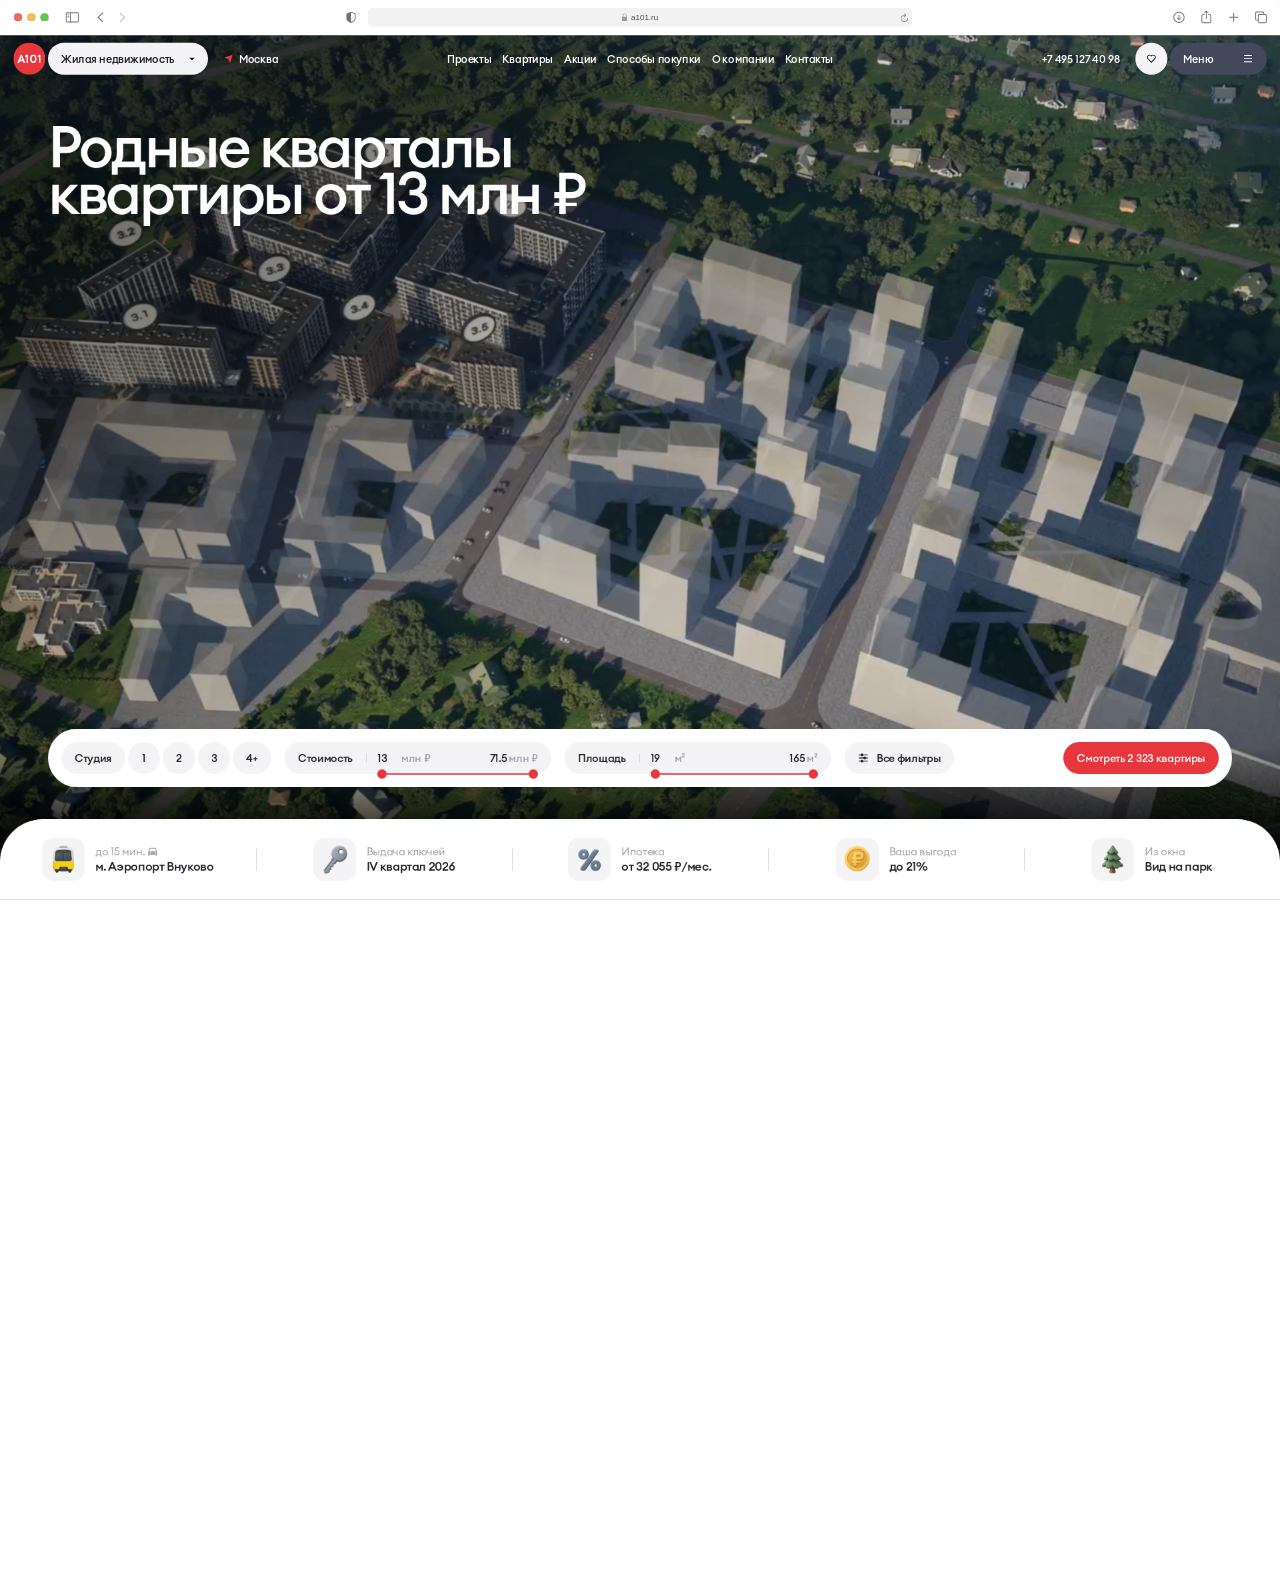
==== scene.html @ 9bde7271 "Add files via upload" ====
<!doctype html>
<html lang="ru">
<head>
  <meta charset="UTF-8">
  <meta name="viewport" content="width=device-width, initial-scale=1">
  <meta name="description" content="Интерактивный прототип скролла страницы проекта А101. Макет 1920 × 1080.">
  <title>А101 — Родные кварталы · интерактивный прототип</title>
  <link rel="preload" href="assets/EuclidCircularA-Regular.otf" as="font" type="font/otf" crossorigin>
  <link rel="preload" href="assets/EuclidCircularA-Medium.otf" as="font" type="font/otf" crossorigin>
  <link rel="preload" href="assets/hero-poster.png" as="image">
  <link rel="stylesheet" href="style.css">
  <script src="app.js" defer></script>
</head>
<body>
  <div id="scroll-space" aria-hidden="true"></div>
  <div id="viewport">
    <main id="stage" aria-label="Прототип страницы проекта">
      <div class="hero" id="hero" aria-hidden="true">
        <video class="hero-media" id="hero-video" autoplay muted loop playsinline preload="auto" poster="assets/hero-poster.png" tabindex="-1">
          <source src="https://cdn.a101.ru/mmedia/p/pb/v/ea49af1fe4.mp4" type="video/mp4">
        </video>
        <div class="hero-shade"><img src="assets/21bc7.png" alt=""></div>
      </div>
      <h1 id="hero-title">Родные кварталы<br>квартиры от 13 млн ₽</h1>

      <section class="content" id="content" aria-label="О проекте">
        <div class="features" id="features">
          <div class="feature"><div class="feature-image airport"><img src="assets/80356.png" alt=""><span class="airport-overlay"><img src="assets/f2fec.svg" alt=""><img class="airport-final" src="assets/4b6bf.svg" alt=""></span></div><div><div class="feature-label">до 15 мин. <img src="assets/1a2f7.svg" alt="на автомобиле"></div><p>м. Аэропорт Внуково</p></div></div>
          <div class="feature"><div class="feature-image keys"><img src="assets/f619a.png" alt=""></div><div><div class="feature-label">Выдача ключей</div><p>IV квартал 2026</p></div></div>
          <div class="feature"><div class="feature-image percent"><img src="assets/a033f.png" alt=""></div><div><div class="feature-label">Ипотека</div><p>от 32 055 ₽/мес.</p></div></div>
          <div class="feature"><div class="feature-image coins"><img src="assets/3e422.png" alt=""></div><div><div class="feature-label">Ваша выгода</div><p>до 21%</p></div></div>
          <div class="feature"><div class="feature-image tree"><img src="assets/0b14a.png" alt=""></div><div><div class="feature-label">Из окна</div><p>Вид на парк</p></div></div>
        </div>
        <div class="about" id="about">
          <div class="project-text">
            <h2>Искусство<br>счастливой жизни</h2>
            <div class="project-copy">
              <p>В основе проекта — стиль жизни стран Северной Европы, которые стабильно лидируют в «рейтингах счастья». ЖК «Скандинавия» строится на границе Бутовского лесопарка в экологически благоприятной<br>юго-западной части Москвы — для тех, кто выбирает для себя и своей семьи комфорт мегаполиса, но жить предпочитает в окружении природы.</p>
              <p class="more-copy" id="more-copy" hidden>Здесь всё рядом: школы и детские сады, парки для прогулок и пространства для встреч. Выберите квартиру и узнайте больше о проекте с помощью фильтров выше.</p>
              <button class="text-button" id="read-more" aria-expanded="false" aria-controls="more-copy">Читать ещё <img src="assets/00113.svg" alt=""></button>
            </div>
          </div>
          <div class="about-grid">
            <div class="advantage-grid" id="advantage-grid">
              <article class="advantage"><div class="advantage-icon"><img src="assets/f6463.svg" alt=""></div><div><h3>7 садов и 4 школы</h3><p>уже открыты для ваших детей</p></div></article>
              <article class="advantage"><div class="advantage-icon"><img src="assets/5cace.svg" alt=""></div><div><h3>Московская прописка</h3><p>для жителей регионов</p></div></article>
              <article class="advantage"><div class="advantage-icon"><img src="assets/0643e.svg" alt=""></div><div><h3>6 садов и 3 школы</h3><p>проектируются и строятся</p></div></article>
              <article class="advantage"><div class="advantage-icon"><img src="assets/2f4df.svg" alt=""></div><div><h3>Планировки для семей</h3><p>для родителей и детей</p></div></article>
              <article class="advantage"><div class="advantage-icon"><img src="assets/f91ce.svg" alt=""></div><div><h3>Бутовский лесопарк 1610 га</h3><p>в 10 минутах пешком</p></div></article>
              <article class="advantage"><div class="advantage-icon"><img src="assets/cf7ca.svg" alt=""></div><div><h3>100 га пространств</h3><p>парковых и городских</p></div></article>
            </div>
            <div class="gallery" id="gallery" aria-label="Фотографии проекта">
              <div class="gallery-photo-stack"><img src="assets/3e19d.png" alt=""><img id="gallery-image" src="assets/b51b7.png" alt="Дома проекта Скандинавия, деревья и благоустроенная территория"></div>
              <button class="circle gallery-prev" id="gallery-prev" aria-label="Предыдущее фото"><img src="assets/e102f.svg" alt=""></button>
              <button class="circle gallery-next" id="gallery-next" aria-label="Следующее фото"><img src="assets/e102f.svg" alt=""></button>
              <button class="circle gallery-expand" id="gallery-expand" aria-label="Открыть фото на весь экран"><img src="assets/530a2.svg" alt=""></button>
              <div class="pagination" id="pagination"><img src="assets/e2c2f.svg" alt=""><img src="assets/e2c2f.svg" alt=""><span id="gallery-count">3 / 5</span><img src="assets/e2c2f.svg" alt=""><img src="assets/e2c2f.svg" alt=""></div>
            </div>
          </div>
        </div>
      </section>

      <form class="filter" id="filter" aria-label="Подбор квартиры">
        <div class="filter-fields">
          <div class="room-chips" role="group" aria-label="Количество комнат">
            <button type="button" class="chip" aria-pressed="false" data-room="Студия">Студия</button>
            <button type="button" class="chip" aria-pressed="false" data-room="1">1</button>
            <button type="button" class="chip" aria-pressed="false" data-room="2">2</button>
            <button type="button" class="chip" aria-pressed="false" data-room="3">3</button>
            <button type="button" class="chip" aria-pressed="false" data-room="4+">4+</button>
          </div>
          <div class="range-field" data-range="price"><span class="field-label">Стоимость</span><span class="field-divider"></span><div class="range-values"><div class="number-fields"><label><span class="sr-only">Минимальная стоимость, млн рублей</span><input name="priceMin" id="price-min" type="number" min="13" max="71.5" step="0.5" value="13"><span>млн ₽</span></label><label><span class="sr-only">Максимальная стоимость, млн рублей</span><input name="priceMax" id="price-max" type="number" min="13" max="71.5" step="0.5" value="71.5"><span>млн ₽</span></label></div><div class="dual-range"><div class="range-track"></div><input type="range" min="13" max="71.5" step="0.5" value="13" aria-label="Нижняя граница стоимости" data-handle="min"><input type="range" min="13" max="71.5" step="0.5" value="71.5" aria-label="Верхняя граница стоимости" data-handle="max"></div></div></div>
          <div class="range-field" data-range="area"><span class="field-label">Площадь</span><span class="field-divider"></span><div class="range-values"><div class="number-fields"><label><span class="sr-only">Минимальная площадь, м²</span><input name="areaMin" id="area-min" type="number" min="19" max="165" value="19"><span>м²</span></label><label><span class="sr-only">Максимальная площадь, м²</span><input name="areaMax" id="area-max" type="number" min="19" max="165" value="165"><span>м²</span></label></div><div class="dual-range"><div class="range-track"></div><input type="range" min="19" max="165" value="19" aria-label="Нижняя граница площади" data-handle="min"><input type="range" min="19" max="165" value="165" aria-label="Верхняя граница площади" data-handle="max"></div></div></div>
          <button type="button" class="pill all-filters" id="all-filters"><img src="assets/051d4.svg" alt="">Все фильтры</button>
        </div>
        <button type="submit" class="pill primary" id="results-button">Смотреть 2 323 квартиры</button>
      </form>

      <header class="site-header" id="site-header">
        <div class="header-left">
          <button class="logo" aria-label="А101 — в начало страницы" data-jump="top"><img src="assets/52746.svg" alt=""><img class="logo-one" src="assets/7e5f4.svg" alt=""><img class="logo-two" src="assets/bda00.svg" alt=""><img class="logo-zero" src="assets/86f29.svg" alt=""><img class="logo-a" src="assets/b53a4.svg" alt=""></button>
          <button class="pill property-button" id="property-button" aria-expanded="false">Жилая недвижимость<img src="assets/9485f.svg" alt=""></button>
          <button class="location-button" id="location-button"><img src="assets/63423.svg" alt="">Москва</button>
        </div>
        <nav class="main-nav" aria-label="Основная навигация"><button data-jump="about">Проекты</button><button data-action="results">Квартиры</button><button data-info="Акции">Акции</button><button data-info="Способы покупки">Способы покупки</button><button data-jump="about">О компании</button><button data-info="Контакты">Контакты</button></nav>
        <div class="header-right"><a class="phone" href="tel:+74951274098">+7 495 127 40 98</a><button class="circle favorite" id="favorite" aria-label="Добавить проект в избранное" aria-pressed="false"><img src="assets/0d1de.svg" alt=""></button><button class="pill menu-button" id="menu-button" aria-expanded="false">Меню<img src="assets/b1612.svg" alt=""></button></div>
      </header>
      <div class="safari-toolbar" aria-hidden="true">
        <img class="traffic" src="assets/1e42e.svg" alt="">
        <img class="safari-sidebar" src="assets/13dcf.svg" alt="">
        <div class="safari-arrows"><img src="assets/2c45d.svg" alt=""><img src="assets/173c6.svg" alt=""></div>
        <div class="safari-address"><img src="assets/e12ef.svg" alt=""><div class="address-box"><span><img src="assets/fe0a3.svg" alt="">a101.ru</span><img src="assets/c9d03.svg" alt=""></div></div>
        <div class="safari-tools"><img src="assets/ceaa2.svg" alt=""><img src="assets/86048.svg" alt=""><img src="assets/a74c0.svg" alt=""><img src="assets/09228.svg" alt=""></div>
      </div>
      <div class="page-menu-wrap" id="page-menu-wrap"><button class="pill page-menu-button" id="page-menu-button" aria-expanded="false">Меню страницы<img src="assets/545d3.svg" alt=""></button></div>
      <div class="popover" id="header-popover" hidden></div>
      <div class="page-popover" id="page-popover" hidden><button data-jump="top">Первый экран</button><button data-jump="middle">Переход к проекту</button><button data-jump="about">О проекте</button><button data-action="results">Выбрать квартиру</button></div>
      <div class="toast" id="toast" role="status" hidden></div>

      <dialog id="dialog"><button class="dialog-close circle" aria-label="Закрыть окно">×</button><div id="dialog-body"></div></dialog>
    </main>
  </div>
  <noscript>Для интерактивного прототипа необходимо включить JavaScript.</noscript>
</body>
</html>
---- style.css ----
@font-face{font-family:Euclid;src:url('assets/EuclidCircularA-Regular.otf') format('opentype');font-weight:400;font-style:normal;font-display:swap}
@font-face{font-family:Euclid;src:url('assets/EuclidCircularA-Medium.otf') format('opentype');font-weight:500;font-style:normal;font-display:swap}
:root{--red:#e8363d;--ink:#1b1d24;--slate:#43495a;--muted:#a1a4ad;--grey:#f4f4f6;--outline:#d5d6dc}
*{box-sizing:border-box}html{background:white;scroll-behavior:auto;scrollbar-width:none}html::-webkit-scrollbar{display:none}body{margin:0;font-family:Euclid,Arial,sans-serif;color:var(--ink);font-size:16px;letter-spacing:-.32px;font-synthesis:none;-webkit-font-smoothing:antialiased;-moz-osx-font-smoothing:grayscale}button,input,select{font:inherit;letter-spacing:inherit}button,a,input{-webkit-tap-highlight-color:transparent}button{border:0;cursor:pointer;color:inherit;background:none}button:focus-visible,a:focus-visible,input:focus-visible,select:focus-visible{outline:2px solid var(--red);outline-offset:4px}button{transition:background-color .18s,color .18s,box-shadow .18s}button:hover{filter:brightness(.97)}a{color:inherit;text-decoration:none}p,h1,h2,h3{margin:0}img{display:block}button img{flex-shrink:0}button:disabled{cursor:default;opacity:.45}[hidden]{display:none!important}.sr-only{position:absolute;width:1px;height:1px;overflow:hidden;clip:rect(0,0,0,0);white-space:nowrap}
#scroll-space{height:2083px}#viewport{position:fixed;inset:0;overflow:clip;pointer-events:none}#stage{position:absolute;left:0;top:0;width:1920px;height:1080px;transform-origin:top left;overflow:clip;pointer-events:auto;background:white}
.hero{position:absolute;top:53px;left:0;width:1920px;height:968px;will-change:transform}.hero-media{position:absolute;top:0;width:1920px;height:950px;object-fit:cover;pointer-events:none}.hero-shade{position:absolute;inset:0;background:linear-gradient(180deg,transparent 86.105%,#000 100%)}.hero-shade>img{position:absolute;inset:0;opacity:.75;width:100%;height:100%;object-fit:cover}
#hero-title{position:absolute;left:72px;top:184px;width:1158px;font-size:88px;font-weight:500;line-height:.8;letter-spacing:-4.4px;color:white;text-shadow:0 3px 1px #48484a0a,0 3px 8px #48484a1f;will-change:transform}
.content{position:absolute;left:0;top:959px;width:1920px;background:white;border-radius:64px 64px 0 0;overflow:hidden;will-change:transform}.features{height:121px;border-bottom:1px solid var(--outline);display:flex;align-items:center;justify-content:space-between;padding:20px 0}.feature{display:flex;align-items:center;justify-content:center;gap:16px;width:20%;position:relative;height:80px}.feature+.feature:before{content:'';width:1px;height:33px;background:#d5d6dc;position:absolute;left:0;top:24px}.feature-image{position:relative;width:64px;height:64px;background:#f4f4f6;border-radius:16px;overflow:hidden;flex-shrink:0}.feature-image>img{position:absolute;left:50%;top:50%;transform:translate(-50%,-50%);object-fit:cover;width:60.8px;height:60.8px}.feature-image.percent>img{width:51.2px;height:51.2px;left:calc(50% + .1px);top:calc(50% - .4px)}.feature-image.coins>img,.feature-image.tree>img{width:59.2px;height:59.2px}.feature-label{display:flex;align-items:center;gap:4px;color:var(--muted);line-height:1.28}.feature p{font-size:18px;line-height:1.28;font-weight:500;letter-spacing:-.36px}
.about{padding:100px 20px 0}.project-text{display:flex;gap:20px;justify-content:center;padding:0 280px;min-height:140px;margin-bottom:64px}.project-text h2{font-weight:500;font-size:52px;letter-spacing:-2.6px;line-height:.95;width:586px;flex-shrink:0;padding-right:24px}.project-copy{width:834px;flex-shrink:0;display:flex;flex-direction:column;gap:24px;color:var(--slate);line-height:1.48}.text-button{display:flex;align-items:center;gap:8px;padding:0;font-weight:500;line-height:1.28;color:var(--ink);width:max-content}.text-button img{transition:transform .2s}.text-button[aria-expanded=true] img{transform:rotate(180deg)}.more-copy{padding-top:4px}.about-grid{display:grid;grid-template-columns:808px 1fr;gap:20px;height:720px}.advantage-grid{display:grid;grid-template-columns:1fr 1fr;grid-template-rows:repeat(3,232px);gap:12px;position:relative;height:720px}.advantage{background:var(--grey);border-radius:24px;padding:24px;display:flex;flex-direction:column;justify-content:space-between;min-height:175px}.advantage-icon{width:52px;height:52px;border-radius:27px;background:var(--red);display:grid;place-items:center}.advantage h3{font-size:18px;line-height:1.28;font-weight:500;letter-spacing:-.36px;margin-bottom:4px}.advantage p{line-height:1.28;color:var(--slate)}
.gallery{height:720px;position:relative;border-radius:32px;overflow:hidden}.gallery-photo-stack{position:absolute;inset:0}.gallery-photo-stack>img{position:absolute;width:100%;height:100%;object-fit:cover;transition:opacity .2s}.circle{width:48px;height:48px;border-radius:50%;display:flex;align-items:center;justify-content:center;background:white;flex-shrink:0;padding:0}.gallery .circle{position:absolute;box-shadow:0 16px 24px #2828290f,0 2px 6px #2828290a,0 0 1px #2828290a}.gallery-prev{left:20px;top:calc(50% - 24px)}.gallery-next{right:20px;top:calc(50% - 24px)}.gallery-next img{transform:rotate(180deg)}.gallery-expand{top:20px;right:20px}.pagination{position:absolute;left:50%;transform:translateX(-50%);bottom:28px;display:flex;align-items:center;gap:12px}.pagination span{height:32px;min-width:70px;border-radius:100000px;background:white;backdrop-filter:blur(10px);padding:5px 16px 6px;font-weight:500;display:flex;align-items:center;justify-content:center}
.filter{position:absolute;z-index:5;left:72px;top:823px;width:1776px;height:88px;padding:20px;border-radius:64px;display:flex;align-items:center;justify-content:space-between;background:white;will-change:transform,left,width,border-radius}.filter-fields{display:flex;gap:20px;align-items:center}.room-chips{display:flex;gap:4px}.chip,.pill{height:48px;display:inline-flex;align-items:center;justify-content:center;gap:12px;border-radius:1000px;background:var(--grey);padding:0 20px;font-weight:500;line-height:1.28;white-space:nowrap}.chip[aria-pressed=true]{color:white;background:var(--slate)}.chip:not(:first-child){min-width:48px}.pill.primary{background:var(--red);color:white;min-width:232px}.pill.primary:hover{background:#d8222a;filter:none}.range-field{width:400px;height:48px;display:flex;align-items:center;background:var(--grey);border-radius:100000px;padding-left:20px;gap:20px}.field-label{font-weight:500;white-space:nowrap}.field-divider{width:1px;height:14px;background:var(--outline);flex-shrink:0}.range-values{position:relative;flex:1;height:48px;margin-left:-4px;padding-right:20px;min-width:0}.number-fields{display:flex;justify-content:space-between;align-items:center;height:48px;gap:8px}.number-fields label{display:flex;align-items:center;gap:3px;min-width:0}.number-fields label:last-child{justify-content:flex-end}.number-fields input{border:0;padding:0;color:var(--ink);background:transparent;min-width:1ch;width:3.3ch;-moz-appearance:textfield;font-weight:500}.number-fields input::-webkit-inner-spin-button,.number-fields input::-webkit-outer-spin-button{-webkit-appearance:none;margin:0}.number-fields label:last-child input{text-align:right}.number-fields label>span:not(.sr-only){color:var(--muted);white-space:nowrap;font-weight:500}.number-fields label>span:not(.sr-only)::first-letter{text-transform:none}.dual-range{height:16px;position:absolute;left:0;right:20px;bottom:-8px}.range-track{height:2px;position:absolute;top:7px;left:0;right:0;background:var(--red);border-radius:2px}.dual-range input{position:absolute;top:0;left:0;margin:0;height:16px;width:100%;background:transparent;-webkit-appearance:none;appearance:none;pointer-events:none;padding:0;outline-offset:3px}.dual-range input::-webkit-slider-runnable-track{background:transparent;height:2px}.dual-range input::-webkit-slider-thumb{appearance:none;-webkit-appearance:none;height:14px;width:14px;border:0;border-radius:50%;background:var(--red);margin-top:-6px;pointer-events:auto;cursor:ew-resize}.dual-range input::-moz-range-track{background:transparent;height:2px}.dual-range input::-moz-range-thumb{height:14px;width:14px;border:0;border-radius:50%;background:var(--red);pointer-events:auto;cursor:ew-resize}.filter.docked{border-bottom:1px solid var(--grey)}
.site-header{--nav-hover:var(--outline);position:absolute;z-index:10;left:0;top:53px;width:1920px;height:70px;padding:0 20px;display:flex;align-items:center;justify-content:space-between;color:white;isolation:isolate}.site-header:before{content:'';position:absolute;z-index:-1;inset:0;background:white;opacity:var(--header-white,0);box-shadow:0 1px #1b1d240a}.site-header.is-white{--nav-hover:var(--red);color:var(--ink)}.header-left{display:flex;align-items:center;gap:4px}.logo{width:48px;height:48px;padding:0;position:relative;flex-shrink:0}.logo>img{position:absolute;transform:rotate(180deg) scaleX(-1)}.logo>img:first-child{left:0;top:0}.logo .logo-one{left:17.064px;top:18.139px}.logo .logo-two{left:35.568px;top:18.134px}.logo .logo-zero{left:24.633px;top:18px}.logo .logo-a{left:6px;top:18.125px}.property-button{width:240px;justify-content:space-between;gap:0;color:var(--ink);padding-right:16px}.location-button{display:flex;align-items:center;gap:8px;padding:0;margin-left:20px;font-weight:500}.main-nav{display:flex;gap:16px;position:absolute;left:50%;transform:translateX(-50%);align-items:center}.main-nav button{padding:0;font-weight:500;white-space:nowrap;line-height:1.28}.main-nav button:hover{color:var(--nav-hover);filter:none}.header-right{display:flex;align-items:center;gap:4px}.phone{margin-right:20px;font-weight:500}.favorite{background:var(--grey);position:relative}.favorite[aria-pressed=true]{box-shadow:inset 0 0 0 2px var(--red);background:#fff0f1}.favorite[aria-pressed=true]:after{content:'';position:absolute;width:6px;height:6px;right:7px;top:7px;background:var(--red);border-radius:50%}.menu-button{background:var(--slate);color:white;width:145px;justify-content:space-between}
.safari-toolbar{position:absolute;z-index:20;left:0;top:0;width:1920px;height:53px;background:white;box-shadow:0 .5px #00000026;border-radius:10px 10px 0 0;pointer-events:none}.traffic{position:absolute;left:21px;top:20px}.safari-sidebar{position:absolute;left:92px;top:12px}.safari-arrows{position:absolute;left:134px;top:12px;display:flex}.safari-tools{position:absolute;right:12px;top:12px;display:flex;gap:8px}.safari-address{position:absolute;left:510px;top:12px;width:900px;height:28px;display:flex;align-items:center;gap:9px}.address-box{position:relative;display:flex;align-items:center;justify-content:center;width:816px;height:28px;border-radius:6px;background:#0000000d;color:#4c4c4c;font:12px -apple-system,BlinkMacSystemFont,sans-serif;letter-spacing:0}.address-box span{display:flex;align-items:center;gap:6px}.address-box>img{position:absolute;right:6.33px;top:8px}
.page-menu-wrap{position:absolute;bottom:0;left:0;width:1920px;height:88px;padding-bottom:40px;display:flex;align-items:start;justify-content:center;z-index:8;background:linear-gradient(transparent,#ffffffcc);opacity:0;pointer-events:none;transform:translateY(20px);transition:opacity .22s,transform .22s}.page-menu-wrap.visible{opacity:1;pointer-events:auto;transform:none}.page-menu-button{background:white;box-shadow:0 0 32px #28282914,0 0 6px #2828290a,0 0 1px #2828290a}.popover,.page-popover{position:absolute;z-index:30;background:white;box-shadow:0 16px 40px #1b1d2426;border:1px solid var(--grey);padding:12px;border-radius:24px;min-width:240px}.popover{top:123px;left:72px}.page-popover{bottom:108px;left:50%;transform:translateX(-50%);width:300px}.popover button,.page-popover button{display:block;width:100%;text-align:left;border-radius:12px;padding:14px 16px}.popover button:hover,.page-popover button:hover{background:var(--grey)}.toast{position:absolute;z-index:45;bottom:110px;left:50%;transform:translateX(-50%);padding:16px 24px;border-radius:100px;background:var(--slate);color:white;box-shadow:0 8px 32px #0002}
dialog{position:fixed;z-index:50;inset:0;margin:auto;width:760px;max-width:none;max-height:calc(100% - 130px);border:0;border-radius:32px;padding:48px;color:var(--ink);box-shadow:0 24px 80px #0003;font:16px Euclid,Arial,sans-serif;letter-spacing:-.32px;overflow:auto}dialog::backdrop{background:#1b1d2473;backdrop-filter:blur(8px)}.dialog-close{position:absolute;right:18px;top:18px;background:var(--grey);font-size:32px;font-weight:400}.dialog-title{font-size:40px;line-height:1.05;font-weight:500;letter-spacing:-1.5px;margin-bottom:24px;padding-right:30px}.dialog-lead{color:var(--slate);line-height:1.48;margin-bottom:24px}.dialog-fields{display:flex;gap:12px;margin-bottom:24px}.dialog-field{display:flex;flex-direction:column;gap:8px;flex:1}.dialog-field select{width:100%;padding:14px 16px;border-radius:16px;border:1px solid var(--outline);background:var(--grey);color:var(--ink)}.dialog-actions{display:flex;gap:12px;margin-top:24px}.summary-list{display:flex;flex-direction:column;gap:16px;border-radius:20px;background:var(--grey);padding:24px}.summary-list>div{display:flex;justify-content:space-between;gap:20px}.summary-list dt{color:var(--slate)}.summary-list dd{margin:0;font-weight:500}.demo-note{font-size:14px;line-height:1.48;color:var(--muted);margin-top:24px}dialog.photo-dialog{width:1600px;padding:20px;background:#1b1d24;overflow:hidden}dialog.photo-dialog .dialog-close{z-index:2}dialog.photo-dialog #dialog-body>img{width:100%;max-height:880px;object-fit:contain;border-radius:16px}
@media(prefers-reduced-motion:reduce){*{transition:none!important;scroll-behavior:auto!important}}

.airport-overlay{position:absolute;left:16.38px;top:34.93px;width:31.152px;height:11.957px}.airport-overlay>img{position:absolute;inset:0}

.airport-final{opacity:0}
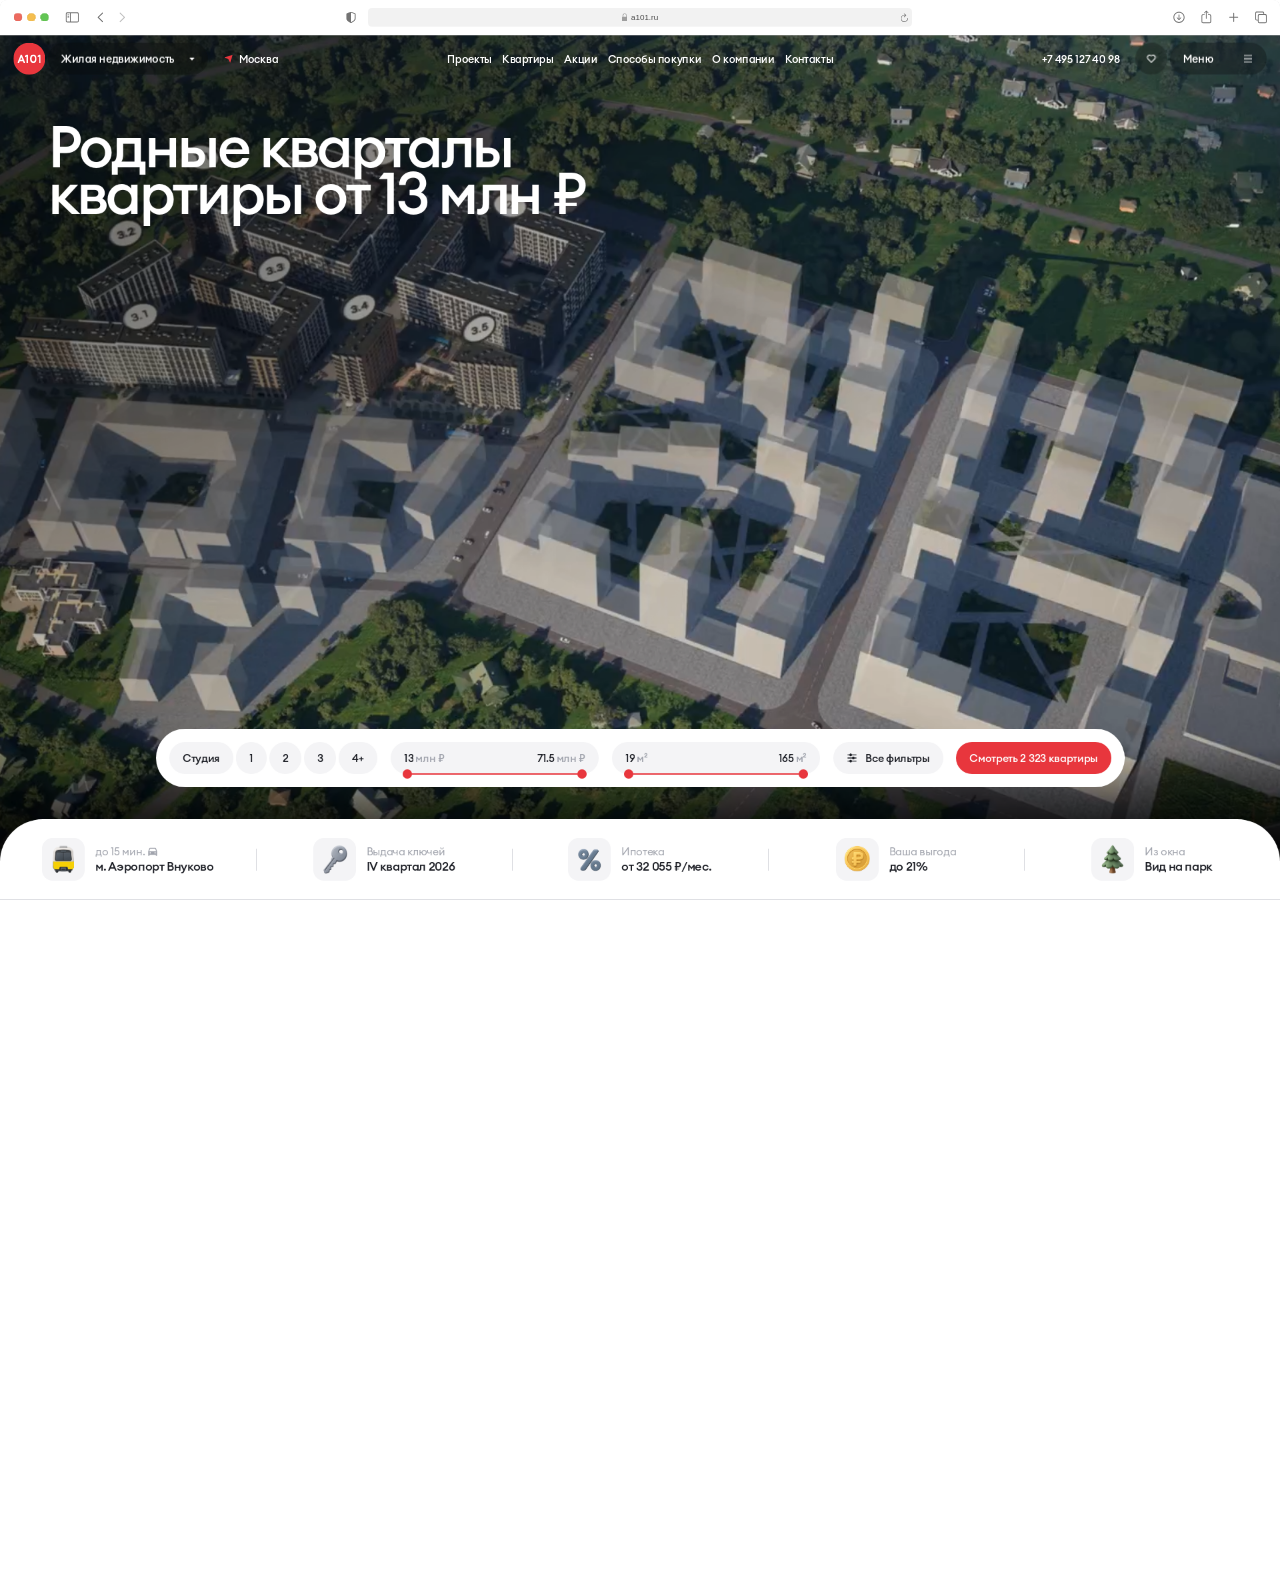
==== commit 0319e465: "Add files via upload" ====
--- a/scene.html
+++ b/scene.html
@@ -8,8 +8,8 @@
   <link rel="preload" href="assets/EuclidCircularA-Regular.otf" as="font" type="font/otf" crossorigin>
   <link rel="preload" href="assets/EuclidCircularA-Medium.otf" as="font" type="font/otf" crossorigin>
   <link rel="preload" href="assets/hero-poster.png" as="image">
-  <link rel="stylesheet" href="style.css">
-  <script src="app.js" defer></script>
+  <link rel="stylesheet" href="style.css?v=filter-20261025">
+  <script src="app.js?v=filter-20261025" defer></script>
 </head>
 <body>
   <div id="scroll-space" aria-hidden="true"></div>
@@ -69,8 +69,8 @@
             <button type="button" class="chip" aria-pressed="false" data-room="3">3</button>
             <button type="button" class="chip" aria-pressed="false" data-room="4+">4+</button>
           </div>
-          <div class="range-field" data-range="price"><span class="field-label">Стоимость</span><span class="field-divider"></span><div class="range-values"><div class="number-fields"><label><span class="sr-only">Минимальная стоимость, млн рублей</span><input name="priceMin" id="price-min" type="number" min="13" max="71.5" step="0.5" value="13"><span>млн ₽</span></label><label><span class="sr-only">Максимальная стоимость, млн рублей</span><input name="priceMax" id="price-max" type="number" min="13" max="71.5" step="0.5" value="71.5"><span>млн ₽</span></label></div><div class="dual-range"><div class="range-track"></div><input type="range" min="13" max="71.5" step="0.5" value="13" aria-label="Нижняя граница стоимости" data-handle="min"><input type="range" min="13" max="71.5" step="0.5" value="71.5" aria-label="Верхняя граница стоимости" data-handle="max"></div></div></div>
-          <div class="range-field" data-range="area"><span class="field-label">Площадь</span><span class="field-divider"></span><div class="range-values"><div class="number-fields"><label><span class="sr-only">Минимальная площадь, м²</span><input name="areaMin" id="area-min" type="number" min="19" max="165" value="19"><span>м²</span></label><label><span class="sr-only">Максимальная площадь, м²</span><input name="areaMax" id="area-max" type="number" min="19" max="165" value="165"><span>м²</span></label></div><div class="dual-range"><div class="range-track"></div><input type="range" min="19" max="165" value="19" aria-label="Нижняя граница площади" data-handle="min"><input type="range" min="19" max="165" value="165" aria-label="Верхняя граница площади" data-handle="max"></div></div></div>
+          <div class="range-field" data-range="price" role="group" aria-label="Стоимость квартиры"><div class="range-values"><div class="number-fields"><label><span class="sr-only">Минимальная стоимость, млн рублей</span><input name="priceMin" id="price-min" type="number" min="13" max="71.5" step="0.5" value="13"><span>млн ₽</span></label><label><span class="sr-only">Максимальная стоимость, млн рублей</span><input name="priceMax" id="price-max" type="number" min="13" max="71.5" step="0.5" value="71.5"><span>млн ₽</span></label></div><div class="dual-range"><div class="range-track"></div><input type="range" min="13" max="71.5" step="0.5" value="13" aria-label="Нижняя граница стоимости" data-handle="min"><input type="range" min="13" max="71.5" step="0.5" value="71.5" aria-label="Верхняя граница стоимости" data-handle="max"></div></div></div>
+          <div class="range-field" data-range="area" role="group" aria-label="Площадь квартиры"><div class="range-values"><div class="number-fields"><label><span class="sr-only">Минимальная площадь, м²</span><input name="areaMin" id="area-min" type="number" min="19" max="165" value="19"><span>м²</span></label><label><span class="sr-only">Максимальная площадь, м²</span><input name="areaMax" id="area-max" type="number" min="19" max="165" value="165"><span>м²</span></label></div><div class="dual-range"><div class="range-track"></div><input type="range" min="19" max="165" value="19" aria-label="Нижняя граница площади" data-handle="min"><input type="range" min="19" max="165" value="165" aria-label="Верхняя граница площади" data-handle="max"></div></div></div>
           <button type="button" class="pill all-filters" id="all-filters"><img src="assets/051d4.svg" alt="">Все фильтры</button>
         </div>
         <button type="submit" class="pill primary" id="results-button">Смотреть 2 323 квартиры</button>
@@ -79,11 +79,11 @@
       <header class="site-header" id="site-header">
         <div class="header-left">
           <button class="logo" aria-label="А101 — в начало страницы" data-jump="top"><img src="assets/52746.svg" alt=""><img class="logo-one" src="assets/7e5f4.svg" alt=""><img class="logo-two" src="assets/bda00.svg" alt=""><img class="logo-zero" src="assets/86f29.svg" alt=""><img class="logo-a" src="assets/b53a4.svg" alt=""></button>
-          <button class="pill property-button" id="property-button" aria-expanded="false">Жилая недвижимость<img src="assets/9485f.svg" alt=""></button>
-          <button class="location-button" id="location-button"><img src="assets/63423.svg" alt="">Москва</button>
+          <button class="pill property-button" id="property-button" aria-expanded="false">Жилая недвижимость<span class="header-state-icon"><img class="on-transparent" src="assets/e58b8.svg" alt=""><img class="on-white" src="assets/9485f.svg" alt=""></span></button>
+          <button class="location-button" id="location-button"><span class="header-state-icon"><img class="on-transparent" src="assets/b36f6.svg" alt=""><img class="on-white" src="assets/63423.svg" alt=""></span>Москва</button>
         </div>
         <nav class="main-nav" aria-label="Основная навигация"><button data-jump="about">Проекты</button><button data-action="results">Квартиры</button><button data-info="Акции">Акции</button><button data-info="Способы покупки">Способы покупки</button><button data-jump="about">О компании</button><button data-info="Контакты">Контакты</button></nav>
-        <div class="header-right"><a class="phone" href="tel:+74951274098">+7 495 127 40 98</a><button class="circle favorite" id="favorite" aria-label="Добавить проект в избранное" aria-pressed="false"><img src="assets/0d1de.svg" alt=""></button><button class="pill menu-button" id="menu-button" aria-expanded="false">Меню<img src="assets/b1612.svg" alt=""></button></div>
+        <div class="header-right"><a class="phone" href="tel:+74951274098">+7 495 127 40 98</a><button class="circle favorite" id="favorite" aria-label="Добавить проект в избранное" aria-pressed="false"><span class="header-state-icon"><img class="on-transparent" src="assets/e82b4.svg" alt=""><img class="on-white" src="assets/0d1de.svg" alt=""></span></button><button class="pill menu-button" id="menu-button" aria-expanded="false">Меню<img src="assets/b1612.svg" alt=""></button></div>
       </header>
       <div class="safari-toolbar" aria-hidden="true">
         <img class="traffic" src="assets/1e42e.svg" alt="">
--- a/style.css
+++ b/style.css
@@ -8,7 +8,7 @@
 .content{position:absolute;left:0;top:959px;width:1920px;background:white;border-radius:64px 64px 0 0;overflow:hidden;will-change:transform}.features{height:121px;border-bottom:1px solid var(--outline);display:flex;align-items:center;justify-content:space-between;padding:20px 0}.feature{display:flex;align-items:center;justify-content:center;gap:16px;width:20%;position:relative;height:80px}.feature+.feature:before{content:'';width:1px;height:33px;background:#d5d6dc;position:absolute;left:0;top:24px}.feature-image{position:relative;width:64px;height:64px;background:#f4f4f6;border-radius:16px;overflow:hidden;flex-shrink:0}.feature-image>img{position:absolute;left:50%;top:50%;transform:translate(-50%,-50%);object-fit:cover;width:60.8px;height:60.8px}.feature-image.percent>img{width:51.2px;height:51.2px;left:calc(50% + .1px);top:calc(50% - .4px)}.feature-image.coins>img,.feature-image.tree>img{width:59.2px;height:59.2px}.feature-label{display:flex;align-items:center;gap:4px;color:var(--muted);line-height:1.28}.feature p{font-size:18px;line-height:1.28;font-weight:500;letter-spacing:-.36px}
 .about{padding:100px 20px 0}.project-text{display:flex;gap:20px;justify-content:center;padding:0 280px;min-height:140px;margin-bottom:64px}.project-text h2{font-weight:500;font-size:52px;letter-spacing:-2.6px;line-height:.95;width:586px;flex-shrink:0;padding-right:24px}.project-copy{width:834px;flex-shrink:0;display:flex;flex-direction:column;gap:24px;color:var(--slate);line-height:1.48}.text-button{display:flex;align-items:center;gap:8px;padding:0;font-weight:500;line-height:1.28;color:var(--ink);width:max-content}.text-button img{transition:transform .2s}.text-button[aria-expanded=true] img{transform:rotate(180deg)}.more-copy{padding-top:4px}.about-grid{display:grid;grid-template-columns:808px 1fr;gap:20px;height:720px}.advantage-grid{display:grid;grid-template-columns:1fr 1fr;grid-template-rows:repeat(3,232px);gap:12px;position:relative;height:720px}.advantage{background:var(--grey);border-radius:24px;padding:24px;display:flex;flex-direction:column;justify-content:space-between;min-height:175px}.advantage-icon{width:52px;height:52px;border-radius:27px;background:var(--red);display:grid;place-items:center}.advantage h3{font-size:18px;line-height:1.28;font-weight:500;letter-spacing:-.36px;margin-bottom:4px}.advantage p{line-height:1.28;color:var(--slate)}
 .gallery{height:720px;position:relative;border-radius:32px;overflow:hidden}.gallery-photo-stack{position:absolute;inset:0}.gallery-photo-stack>img{position:absolute;width:100%;height:100%;object-fit:cover;transition:opacity .2s}.circle{width:48px;height:48px;border-radius:50%;display:flex;align-items:center;justify-content:center;background:white;flex-shrink:0;padding:0}.gallery .circle{position:absolute;box-shadow:0 16px 24px #2828290f,0 2px 6px #2828290a,0 0 1px #2828290a}.gallery-prev{left:20px;top:calc(50% - 24px)}.gallery-next{right:20px;top:calc(50% - 24px)}.gallery-next img{transform:rotate(180deg)}.gallery-expand{top:20px;right:20px}.pagination{position:absolute;left:50%;transform:translateX(-50%);bottom:28px;display:flex;align-items:center;gap:12px}.pagination span{height:32px;min-width:70px;border-radius:100000px;background:white;backdrop-filter:blur(10px);padding:5px 16px 6px;font-weight:500;display:flex;align-items:center;justify-content:center}
-.filter{position:absolute;z-index:5;left:72px;top:823px;width:1776px;height:88px;padding:20px;border-radius:64px;display:flex;align-items:center;justify-content:space-between;background:white;will-change:transform,left,width,border-radius}.filter-fields{display:flex;gap:20px;align-items:center}.room-chips{display:flex;gap:4px}.chip,.pill{height:48px;display:inline-flex;align-items:center;justify-content:center;gap:12px;border-radius:1000px;background:var(--grey);padding:0 20px;font-weight:500;line-height:1.28;white-space:nowrap}.chip[aria-pressed=true]{color:white;background:var(--slate)}.chip:not(:first-child){min-width:48px}.pill.primary{background:var(--red);color:white;min-width:232px}.pill.primary:hover{background:#d8222a;filter:none}.range-field{width:400px;height:48px;display:flex;align-items:center;background:var(--grey);border-radius:100000px;padding-left:20px;gap:20px}.field-label{font-weight:500;white-space:nowrap}.field-divider{width:1px;height:14px;background:var(--outline);flex-shrink:0}.range-values{position:relative;flex:1;height:48px;margin-left:-4px;padding-right:20px;min-width:0}.number-fields{display:flex;justify-content:space-between;align-items:center;height:48px;gap:8px}.number-fields label{display:flex;align-items:center;gap:3px;min-width:0}.number-fields label:last-child{justify-content:flex-end}.number-fields input{border:0;padding:0;color:var(--ink);background:transparent;min-width:1ch;width:3.3ch;-moz-appearance:textfield;font-weight:500}.number-fields input::-webkit-inner-spin-button,.number-fields input::-webkit-outer-spin-button{-webkit-appearance:none;margin:0}.number-fields label:last-child input{text-align:right}.number-fields label>span:not(.sr-only){color:var(--muted);white-space:nowrap;font-weight:500}.number-fields label>span:not(.sr-only)::first-letter{text-transform:none}.dual-range{height:16px;position:absolute;left:0;right:20px;bottom:-8px}.range-track{height:2px;position:absolute;top:7px;left:0;right:0;background:var(--red);border-radius:2px}.dual-range input{position:absolute;top:0;left:0;margin:0;height:16px;width:100%;background:transparent;-webkit-appearance:none;appearance:none;pointer-events:none;padding:0;outline-offset:3px}.dual-range input::-webkit-slider-runnable-track{background:transparent;height:2px}.dual-range input::-webkit-slider-thumb{appearance:none;-webkit-appearance:none;height:14px;width:14px;border:0;border-radius:50%;background:var(--red);margin-top:-6px;pointer-events:auto;cursor:ew-resize}.dual-range input::-moz-range-track{background:transparent;height:2px}.dual-range input::-moz-range-thumb{height:14px;width:14px;border:0;border-radius:50%;background:var(--red);pointer-events:auto;cursor:ew-resize}.filter.docked{border-bottom:1px solid var(--grey)}
+.filter{position:absolute;z-index:5;left:233.5px;top:823px;width:1453px;height:88px;padding:20px;border-radius:64px;display:flex;align-items:center;justify-content:space-between;background:white;will-change:transform,left,width,border-radius}.filter-fields{display:flex;gap:20px;align-items:center;flex-shrink:0}.room-chips{display:flex;gap:4px}.chip,.pill{height:48px;display:inline-flex;align-items:center;justify-content:center;gap:12px;border-radius:1000px;background:var(--grey);padding:0 20px;font-weight:500;line-height:1.28;white-space:nowrap}.chip[aria-pressed=true]{color:white;background:var(--slate)}.chip{flex-shrink:0;padding:0;width:48px}.chip:first-child{width:96px}.chip:nth-child(2){width:46px}.chip:last-child{width:58px}.all-filters{width:165px;flex-shrink:0}.pill.primary{background:var(--red);color:white;min-width:232px}.pill.primary:hover{background:#d8222a;filter:none}.range-field{width:312px;height:48px;display:flex;align-items:center;background:var(--grey);border-radius:100000px;flex-shrink:0}.range-values{position:relative;flex:1;height:48px;padding:0 20px;min-width:0}.number-fields{display:flex;justify-content:space-between;align-items:center;height:48px;gap:8px}.number-fields label{display:flex;align-items:center;gap:3px;min-width:0}.number-fields label:last-child{justify-content:flex-end}.number-fields input{border:0;padding:0;color:var(--ink);background:transparent;min-width:1ch;width:3.3ch;-moz-appearance:textfield;font-weight:500}.number-fields input::-webkit-inner-spin-button,.number-fields input::-webkit-outer-spin-button{-webkit-appearance:none;margin:0}.number-fields label:last-child input{text-align:right}.number-fields label>span:not(.sr-only){color:var(--muted);white-space:nowrap;font-weight:500}.number-fields label>span:not(.sr-only)::first-letter{text-transform:none}.dual-range{height:16px;position:absolute;left:18px;right:18px;bottom:-7.5px}.range-track{height:2px;position:absolute;top:7px;left:0;right:0;background:var(--red);border-radius:2px}.dual-range input{position:absolute;top:0;left:0;margin:0;height:16px;width:100%;background:transparent;-webkit-appearance:none;appearance:none;pointer-events:none;padding:0;outline-offset:3px}.dual-range input::-webkit-slider-runnable-track{background:transparent;height:2px}.dual-range input::-webkit-slider-thumb{appearance:none;-webkit-appearance:none;height:14px;width:14px;border:0;border-radius:50%;background:var(--red) url('assets/b07ee.svg') center no-repeat;margin-top:-6px;pointer-events:auto;cursor:ew-resize}.dual-range input::-moz-range-track{background:transparent;height:2px}.dual-range input::-moz-range-thumb{height:14px;width:14px;border:0;border-radius:50%;background:var(--red) url('assets/b07ee.svg') center no-repeat;pointer-events:auto;cursor:ew-resize}.filter.docked{border-bottom:1px solid var(--grey)}
 .site-header{--nav-hover:var(--outline);position:absolute;z-index:10;left:0;top:53px;width:1920px;height:70px;padding:0 20px;display:flex;align-items:center;justify-content:space-between;color:white;isolation:isolate}.site-header:before{content:'';position:absolute;z-index:-1;inset:0;background:white;opacity:var(--header-white,0);box-shadow:0 1px #1b1d240a}.site-header.is-white{--nav-hover:var(--red);color:var(--ink)}.header-left{display:flex;align-items:center;gap:4px}.logo{width:48px;height:48px;padding:0;position:relative;flex-shrink:0}.logo>img{position:absolute;transform:rotate(180deg) scaleX(-1)}.logo>img:first-child{left:0;top:0}.logo .logo-one{left:17.064px;top:18.139px}.logo .logo-two{left:35.568px;top:18.134px}.logo .logo-zero{left:24.633px;top:18px}.logo .logo-a{left:6px;top:18.125px}.property-button{width:240px;justify-content:space-between;gap:0;color:var(--ink);padding-right:16px}.location-button{display:flex;align-items:center;gap:8px;padding:0;margin-left:20px;font-weight:500}.main-nav{display:flex;gap:16px;position:absolute;left:50%;transform:translateX(-50%);align-items:center}.main-nav button{padding:0;font-weight:500;white-space:nowrap;line-height:1.28}.main-nav button:hover{color:var(--nav-hover);filter:none}.header-right{display:flex;align-items:center;gap:4px}.phone{margin-right:20px;font-weight:500}.favorite{background:var(--grey);position:relative}.favorite[aria-pressed=true]{box-shadow:inset 0 0 0 2px var(--red);background:#fff0f1}.favorite[aria-pressed=true]:after{content:'';position:absolute;width:6px;height:6px;right:7px;top:7px;background:var(--red);border-radius:50%}.menu-button{background:var(--slate);color:white;width:145px;justify-content:space-between}
 .safari-toolbar{position:absolute;z-index:20;left:0;top:0;width:1920px;height:53px;background:white;box-shadow:0 .5px #00000026;border-radius:10px 10px 0 0;pointer-events:none}.traffic{position:absolute;left:21px;top:20px}.safari-sidebar{position:absolute;left:92px;top:12px}.safari-arrows{position:absolute;left:134px;top:12px;display:flex}.safari-tools{position:absolute;right:12px;top:12px;display:flex;gap:8px}.safari-address{position:absolute;left:510px;top:12px;width:900px;height:28px;display:flex;align-items:center;gap:9px}.address-box{position:relative;display:flex;align-items:center;justify-content:center;width:816px;height:28px;border-radius:6px;background:#0000000d;color:#4c4c4c;font:12px -apple-system,BlinkMacSystemFont,sans-serif;letter-spacing:0}.address-box span{display:flex;align-items:center;gap:6px}.address-box>img{position:absolute;right:6.33px;top:8px}
 .page-menu-wrap{position:absolute;bottom:0;left:0;width:1920px;height:88px;padding-bottom:40px;display:flex;align-items:start;justify-content:center;z-index:8;background:linear-gradient(transparent,#ffffffcc);opacity:0;pointer-events:none;transform:translateY(20px);transition:opacity .22s,transform .22s}.page-menu-wrap.visible{opacity:1;pointer-events:auto;transform:none}.page-menu-button{background:white;box-shadow:0 0 32px #28282914,0 0 6px #2828290a,0 0 1px #2828290a}.popover,.page-popover{position:absolute;z-index:30;background:white;box-shadow:0 16px 40px #1b1d2426;border:1px solid var(--grey);padding:12px;border-radius:24px;min-width:240px}.popover{top:123px;left:72px}.page-popover{bottom:108px;left:50%;transform:translateX(-50%);width:300px}.popover button,.page-popover button{display:block;width:100%;text-align:left;border-radius:12px;padding:14px 16px}.popover button:hover,.page-popover button:hover{background:var(--grey)}.toast{position:absolute;z-index:45;bottom:110px;left:50%;transform:translateX(-50%);padding:16px 24px;border-radius:100px;background:var(--slate);color:white;box-shadow:0 8px 32px #0002}
@@ -18,3 +18,14 @@
 .airport-overlay{position:absolute;left:16.38px;top:34.93px;width:31.152px;height:11.957px}.airport-overlay>img{position:absolute;inset:0}
 
 .airport-final{opacity:0}
+
+/* Figma headerNew: dark translucent controls above the hero video. */
+.header-state-icon{display:inline-grid;place-items:center;flex-shrink:0}
+.header-state-icon>img{grid-area:1/1}
+.site-header:not(.is-white) .on-white,.site-header.is-white .on-transparent{display:none}
+.site-header:not(.is-white) .property-button,
+.site-header:not(.is-white) .favorite:not([aria-pressed=true]),
+.site-header:not(.is-white) .menu-button{background:rgba(0,0,0,.25);-webkit-backdrop-filter:blur(27.5px);backdrop-filter:blur(27.5px);color:white}
+.site-header:not(.is-white) .main-nav{left:calc(50% + .5px)}
+
+@supports(field-sizing:content){.number-fields input{field-sizing:content;width:auto}}
